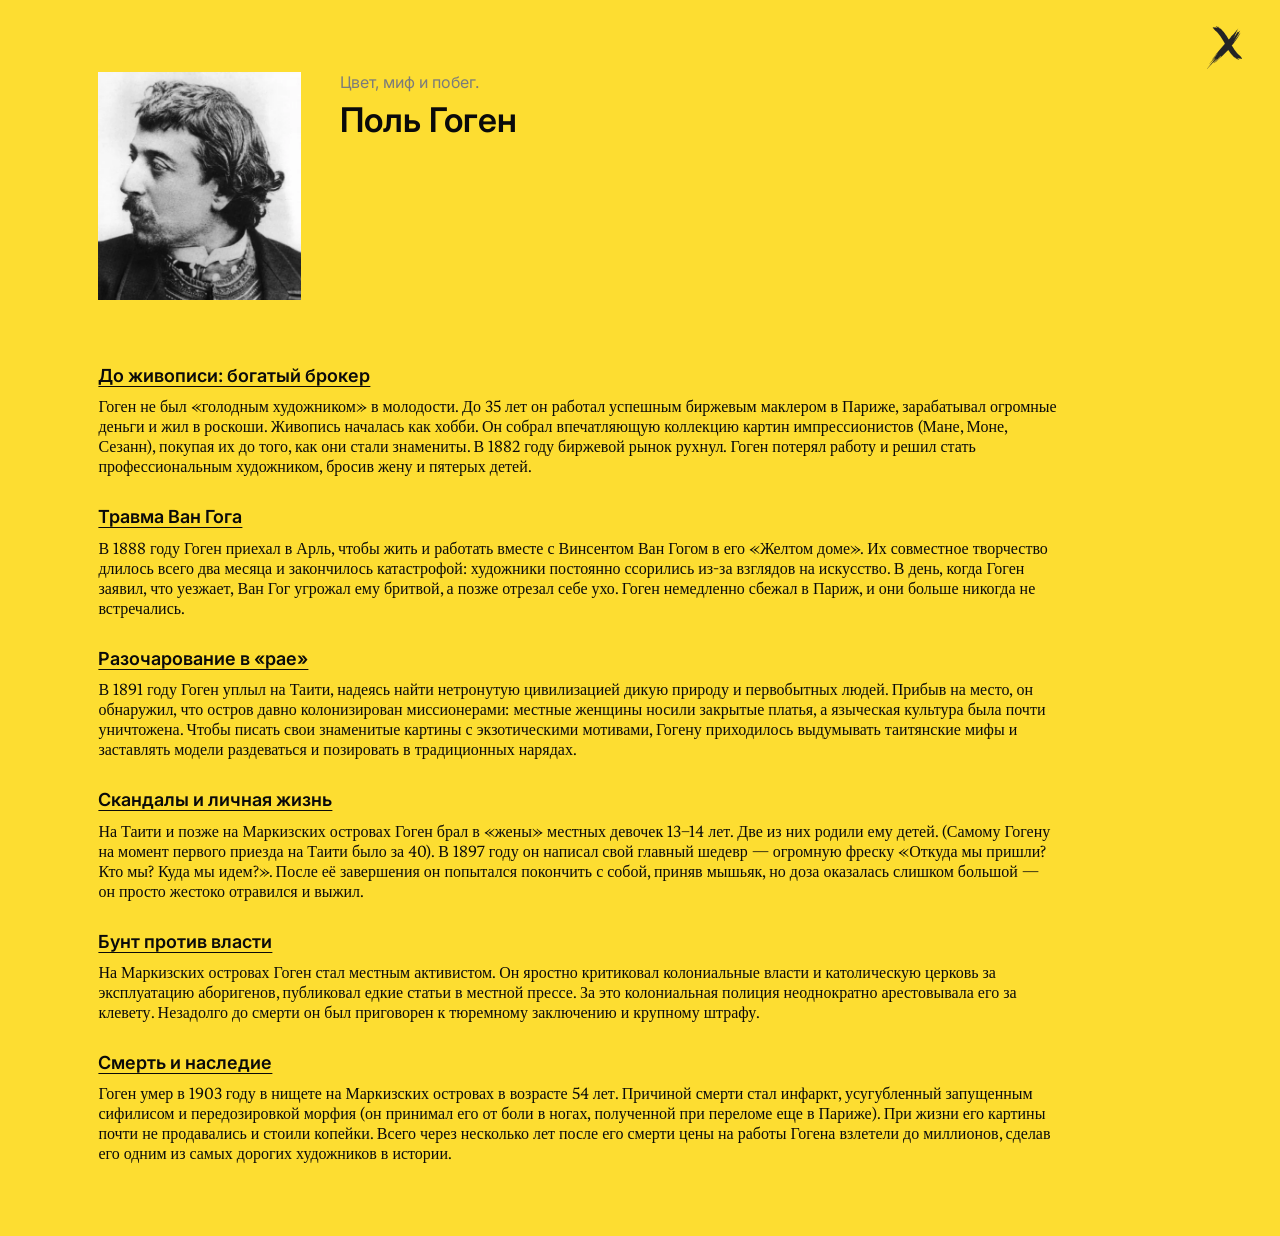
==== bio-gogen.html @ 4ed2115e "Сайт ХромосинтеZ" ====
<!DOCTYPE html>
<html lang="ru">
<head>
<meta charset="utf-8">
<meta name="viewport" content="width=device-width, initial-scale=1">
<title>Поль Гоген — ХромосинтеZ</title>
<link rel="preconnect" href="https://fonts.googleapis.com">
<link rel="preconnect" href="https://fonts.gstatic.com" crossorigin>
<link href="https://fonts.googleapis.com/css2?family=Inter:wght@400;500;600;700&family=Hedvig+Letters+Serif&display=swap" rel="stylesheet">
<link rel="stylesheet" href="css/style.css">
</head>
<body class="theme-gogen page-bio">

<a class="close-btn" href="index.html#bios" aria-label="Закрыть">
  <img src="assets/img/icon-close.webp" alt="">
</a>

<main class="bio container">
  <header class="bio__header">
    <img class="bio__portrait" src="assets/img/portrait-gogen.webp" alt="Портрет Поля Гогена">
    <div>
      <p class="bio__tagline">Цвет, миф и побег.</p>
      <h1 class="bio__name">Поль Гоген</h1>
    </div>
  </header>

  <article class="bio__body">
    <h3 class="bio__section-title">До живописи: богатый брокер</h3>
    <p>Гоген не был «голодным художником» в молодости. До 35 лет он работал успешным биржевым маклером в Париже, зарабатывал огромные деньги и жил в роскоши.
    Живопись началась как хобби. Он собрал впечатляющую коллекцию картин импрессионистов (Мане, Моне, Сезанн), покупая их до того, как они стали знамениты.
    В 1882 году биржевой рынок рухнул. Гоген потерял работу и решил стать профессиональным художником, бросив жену и пятерых детей.</p>

    <h3 class="bio__section-title">Травма Ван Гога</h3>
    <p>В 1888 году Гоген приехал в Арль, чтобы жить и работать вместе с Винсентом Ван Гогом в его «Желтом доме».
    Их совместное творчество длилось всего два месяца и закончилось катастрофой: художники постоянно ссорились из-за взглядов на искусство.
    В день, когда Гоген заявил, что уезжает, Ван Гог угрожал ему бритвой, а позже отрезал себе ухо. Гоген немедленно сбежал в Париж, и они больше никогда не встречались.</p>

    <h3 class="bio__section-title">Разочарование в «рае»</h3>
    <p>В 1891 году Гоген уплыл на Таити, надеясь найти нетронутую цивилизацией дикую природу и первобытных людей.
    Прибыв на место, он обнаружил, что остров давно колонизирован миссионерами: местные женщины носили закрытые платья, а языческая культура была почти уничтожена.
    Чтобы писать свои знаменитые картины с экзотическими мотивами, Гогену приходилось выдумывать таитянские мифы и заставлять модели раздеваться и позировать в традиционных нарядах.</p>

    <h3 class="bio__section-title">Скандалы и личная жизнь</h3>
    <p>На Таити и позже на Маркизских островах Гоген брал в «жены» местных девочек 13–14 лет. Две из них родили ему детей. (Самому Гогену на момент первого приезда на Таити было за 40).
    В 1897 году он написал свой главный шедевр — огромную фреску «Откуда мы пришли? Кто мы? Куда мы идем?». После её завершения он попытался покончить с собой, приняв мышьяк, но доза оказалась слишком большой — он просто жестоко отравился и выжил.</p>

    <h3 class="bio__section-title">Бунт против власти</h3>
    <p>На Маркизских островах Гоген стал местным активистом. Он яростно критиковал колониальные власти и католическую церковь за эксплуатацию аборигенов, публиковал едкие статьи в местной прессе.
    За это колониальная полиция неоднократно арестовывала его за клевету. Незадолго до смерти он был приговорен к тюремному заключению и крупному штрафу.</p>

    <h3 class="bio__section-title">Смерть и наследие</h3>
    <p>Гоген умер в 1903 году в нищете на Маркизских островах в возрасте 54 лет. Причиной смерти стал инфаркт, усугубленный запущенным сифилисом и передозировкой морфия (он принимал его от боли в ногах, полученной при переломе еще в Париже).
    При жизни его картины почти не продавались и стоили копейки. Всего через несколько лет после его смерти цены на работы Гогена взлетели до миллионов, сделав его одним из самых дорогих художников в истории.</p>
  </article>
</main>

<script src="js/main.js"></script>
</body>
</html>
---- css/style.css ----
/* ============ ХромосинтеZ ============ */

:root {
  --dark: #0a0a0a;
  --text-light: #f5f5f5;
  --muted: #7b7b7b;
  --blue: #1c39bb;
  --gold: #ffd700;
  --ochre: #996b1f;

  --font-main: 'Inter', 'Helvetica Neue', Helvetica, Arial, sans-serif;
  --font-serif: 'Hedvig Letters Serif', Georgia, serif;

  --container: 1320px;
  --pad: clamp(14px, 3vw, 44px);
}

* { margin: 0; padding: 0; box-sizing: border-box; }

html { scroll-behavior: smooth; }

body {
  font-family: var(--font-main);
  -webkit-font-smoothing: antialiased;
  background: var(--bg, var(--dark));
  color: var(--color, var(--text-light));
  line-height: 1.25; /* как в макете: 16px → 20px */
}

img { display: block; max-width: 100%; }

.container {
  max-width: var(--container);
  margin-inline: auto;
  padding-inline: var(--pad);
}

/* ---------- темы ---------- */

.theme-dark {
  --bg: var(--dark);
  --color: var(--text-light);
  --accent: var(--muted);
}

.theme-gogen {
  --bg: #fddd31;
  --color: #0a0a0a;
  --accent: var(--blue);
}

.theme-vangogh {
  --bg: #3b4da1;
  --color: var(--text-light);
  --accent: var(--gold);
}

.theme-klimt {
  --bg: #ab8649;
  --color: #0a0a0a;
  --accent: var(--gold);
}

/* ---------- шапка ---------- */

.site-header {
  position: sticky;
  top: 0;
  z-index: 100;
  display: flex;
  align-items: center;
  justify-content: space-between;
  gap: 24px;
  padding: 12px var(--pad);
  background: var(--bg);
  background: color-mix(in srgb, var(--bg) 88%, transparent);
  backdrop-filter: blur(10px);
}

.site-header__logo {
  font-weight: 600;
  font-size: 15px;
  letter-spacing: 0.02em;
  color: inherit;
  text-decoration: none;
}

.site-nav {
  display: flex;
  gap: clamp(18px, 3vw, 44px);
}

.site-nav a {
  color: inherit;
  text-decoration: none;
  font-size: 14px;
  opacity: 0.92;
  transition: opacity 0.2s;
}

.site-nav a:hover { opacity: 0.6; }

.burger {
  display: none;
  flex-direction: column;
  justify-content: center;
  gap: 5px;
  width: 40px;
  height: 36px;
  padding: 6px;
  background: none;
  border: 0;
  cursor: pointer;
}

.burger span {
  height: 2px;
  width: 100%;
  background: currentColor;
  transition: transform 0.25s, opacity 0.25s;
}

.burger.open span:nth-child(1) { transform: translateY(7px) rotate(45deg); }
.burger.open span:nth-child(2) { opacity: 0; }
.burger.open span:nth-child(3) { transform: translateY(-7px) rotate(-45deg); }

/* ---------- герой ---------- */

.hero {
  position: relative;
  min-height: 88vh;
  display: flex;
  align-items: center;
  overflow: hidden;
  isolation: isolate;
}

.hero__bg {
  position: absolute;
  inset: 0;
  z-index: -2;
  width: 100%;
  height: 100%;
  object-fit: cover;
  object-position: center 35%;
}

.hero::after {
  content: '';
  position: absolute;
  inset: 0;
  z-index: -1;
  background: linear-gradient(to right,
    rgba(10, 10, 10, 0.96) 0%,
    rgba(10, 10, 10, 0.75) 38%,
    rgba(10, 10, 10, 0) 78%);
}

.hero__content { max-width: 640px; }

.hero__title {
  font-size: clamp(30px, 3.8vw, 52px);
  font-weight: 600;
  line-height: 1.12;
  margin-bottom: 26px;
}

.hero__intro {
  font-size: clamp(14px, 1.15vw, 16px);
  line-height: 1.5; /* как в макете */
  margin-bottom: 36px;
  white-space: pre-line;
}

.btn {
  display: inline-block;
  font-size: clamp(16px, 1.5vw, 21px);
  font-weight: 500;
  color: inherit;
  text-decoration: none;
  border-bottom: 2px solid currentColor;
  padding-bottom: 3px;
  transition: opacity 0.2s;
}

.btn:hover { opacity: 0.65; }

/* ---------- секции ---------- */

.section { padding-block: clamp(44px, 7vw, 88px); }

.section-head {
  display: flex;
  flex-wrap: wrap;
  align-items: flex-end;
  justify-content: space-between;
  gap: 20px 48px;
  margin-bottom: clamp(36px, 5vw, 64px);
}

.section-head h2 {
  font-size: clamp(24px, 2.4vw, 32px);
  font-weight: 600;
  line-height: 1.15;
  max-width: 480px;
}

.accent-muted { color: var(--muted); }

.section-note {
  max-width: 420px;
  font-size: 14px;
  line-height: 1.45;
}

/* ---------- художники ---------- */

.artists__grid {
  display: grid;
  grid-template-columns: repeat(3, 1fr);
  gap: clamp(24px, 3vw, 56px);
}

.artist-card {
  color: inherit;
  text-decoration: none;
  display: flex;
  flex-direction: column;
  transition: transform 0.25s;
}

.artist-card:hover { transform: translateY(-6px); }

.artist-card__photo {
  width: 100%;
  aspect-ratio: 220 / 336;
  object-fit: cover;
  object-position: top;
  margin-bottom: 24px;
}

.artist-card__name {
  font-size: 17px;
  font-weight: 600;
  margin-bottom: 10px;
}

.artist-card__desc {
  font-size: 14px;
  line-height: 1.5;
  opacity: 0.85;
}

/* ---------- холсты (превью) ---------- */

.canvases__grid {
  display: grid;
  grid-template-columns: repeat(3, 1fr);
  gap: clamp(24px, 3vw, 56px);
}

.canvas-card {
  color: inherit;
  text-decoration: none;
  transition: transform 0.25s;
}

.canvas-card:hover { transform: translateY(-6px); }

.canvas-card__previews {
  display: grid;
  grid-template-columns: repeat(2, 1fr);
  gap: 10px;
  margin-bottom: 22px;
}

.canvas-card__previews img {
  width: 100%;
  aspect-ratio: 1 / 1;
  object-fit: cover;
}

.canvas-card__previews img:first-child {
  grid-column: 1 / -1;
  aspect-ratio: 351 / 129;
  object-position: center 30%;
}

.canvas-card__name {
  font-size: 17px;
  font-weight: 600;
}

/* ---------- финал ---------- */

.outro h2 {
  font-size: clamp(24px, 2.4vw, 30px);
  font-weight: 600;
  margin-bottom: 20px;
}

.outro p {
  max-width: 640px;
  line-height: 1.5;
  margin-bottom: 40px;
}

.site-footer {
  display: flex;
  justify-content: flex-end;
  padding: 22px var(--pad) 30px;
  font-size: 14px;
  opacity: 0.9;
}

/* ---------- биографии ---------- */

.page-bio { position: relative; }

.close-btn {
  position: absolute;
  top: 26px;
  right: var(--pad);
  z-index: 50;
  transition: opacity 0.2s;
}

.close-btn:hover { opacity: 0.6; }

.close-btn img { width: 35px; height: 43px; }

.close-btn--static { position: static; }

.bio {
  padding-block: clamp(40px, 6vw, 72px);
  max-width: 1160px;
}

.bio__header {
  display: flex;
  gap: clamp(24px, 3vw, 46px);
  align-items: flex-start;
  margin-bottom: clamp(36px, 5vw, 64px);
}

.bio__portrait {
  width: clamp(140px, 16vw, 203px);
  aspect-ratio: 203 / 228;
  object-fit: cover;
  object-position: top;
  flex-shrink: 0;
}

.bio__tagline {
  font-size: 16px;
  color: var(--muted);
  margin-bottom: 8px;
}

.bio__name {
  font-size: clamp(26px, 2.8vw, 34px);
  font-weight: 600;
  line-height: 1.2;
}

.bio__body {
  font-family: var(--font-serif);
  font-size: 16px;
  line-height: 1.25; /* как в макете: 16px → 20px */
  max-width: 960px;
}

.bio__section-title {
  font-family: var(--font-main);
  font-size: 18px;
  line-height: 1.3;
  font-weight: 600;
  text-decoration: underline;
  text-underline-offset: 4px;
  margin: 28px 0 10px;
}

.bio__body p + p { margin-top: 12px; }

/* ---------- страницы холстов ---------- */

.canvases-topbar {
  display: flex;
  align-items: center;
  justify-content: space-between;
  padding: 22px var(--pad);
}

.canvases-topbar h1 {
  font-size: 20px;
  font-weight: 600;
}

.artwork {
  display: grid;
  grid-template-columns: minmax(0, 58%) minmax(0, 42%);
  gap: clamp(24px, 3vw, 56px);
  align-items: start;
  padding-block: clamp(28px, 4vw, 56px);
}

.artwork--flip .artwork__figure { order: 2; }
.artwork--flip .artwork__info { order: 1; }

.artwork__figure {
  position: relative;
  margin: 0;
}

.artwork__figure img { width: 100%; }

.zoom-btn {
  position: absolute;
  right: 16px;
  bottom: 16px;
  width: 52px;
  height: 52px;
  padding: 8px;
  border: 0;
  border-radius: 50%;
  background: rgba(255, 255, 255, 0.85);
  cursor: pointer;
  transition: transform 0.2s;
}

.zoom-btn:hover { transform: scale(1.08); }

.zoom-btn img { width: 100%; height: 100%; }

.artwork__title {
  font-size: clamp(19px, 1.8vw, 20px);
  font-weight: 500;
  line-height: 1.5; /* как в макете: 20px → 30px */
  margin-bottom: 14px;
}

.artwork__name {
  font-style: normal;
  font-weight: 700;
  color: #ffffff;
}

.artwork__lead { margin-bottom: 14px; }

.artwork__info p {
  font-size: 16px;
  line-height: 1.5;
}

/* ---------- лайтбокс ---------- */

.lightbox {
  position: fixed;
  inset: 0;
  z-index: 9999;
  display: none;
  align-items: center;
  justify-content: center;
  background: rgba(0, 0, 0, 0.92);
  cursor: zoom-out;
}

.lightbox.open { display: flex; }

.lightbox img {
  max-width: 92vw;
  max-height: 92vh;
  object-fit: contain;
  box-shadow: 0 0 60px rgba(0, 0, 0, 0.6);
}

.lightbox__close {
  position: absolute;
  top: 22px;
  right: 30px;
  color: #f5f5f5;
  font-size: 15px;
  letter-spacing: 0.04em;
}

/* ---------- адаптив ---------- */

@media (max-width: 1024px) {
  .artists__grid,
  .canvases__grid {
    grid-template-columns: repeat(2, 1fr);
  }

  .artwork {
    grid-template-columns: 1fr;
    gap: 20px;
  }

  .artwork--flip .artwork__figure { order: 0; }
  .artwork--flip .artwork__info { order: 0; }

  .bio__body { max-width: none; }
}

@media (max-width: 880px) {
  .section-head {
    flex-direction: column;
    align-items: flex-start;
  }
}

@media (max-width: 640px) {
  .burger { display: flex; }

  .site-nav {
    position: fixed;
    top: 0;
    right: 0;
    bottom: 0;
    z-index: 90;
    flex-direction: column;
    justify-content: center;
    align-items: center;
    gap: 30px;
    min-width: 62vw;
    background: var(--bg);
    box-shadow: -12px 0 40px rgba(0, 0, 0, 0.35);
    transform: translateX(100%);
    visibility: hidden;
    transition: transform 0.3s ease, visibility 0.3s;
  }

  .site-nav.open {
    transform: translateX(0);
    visibility: visible;
  }

  .site-nav a { font-size: 20px; }

  .artists__grid,
  .canvases__grid {
    grid-template-columns: 1fr;
  }

  .bio__header {
    flex-direction: column;
    gap: 20px;
  }

  .hero { min-height: 72vh; }

  .hero__intro { margin-bottom: 32px; }

  .zoom-btn {
    width: 40px;
    height: 40px;
    right: 10px;
    bottom: 10px;
  }

  .close-btn img { width: 28px; height: 34px; }
}
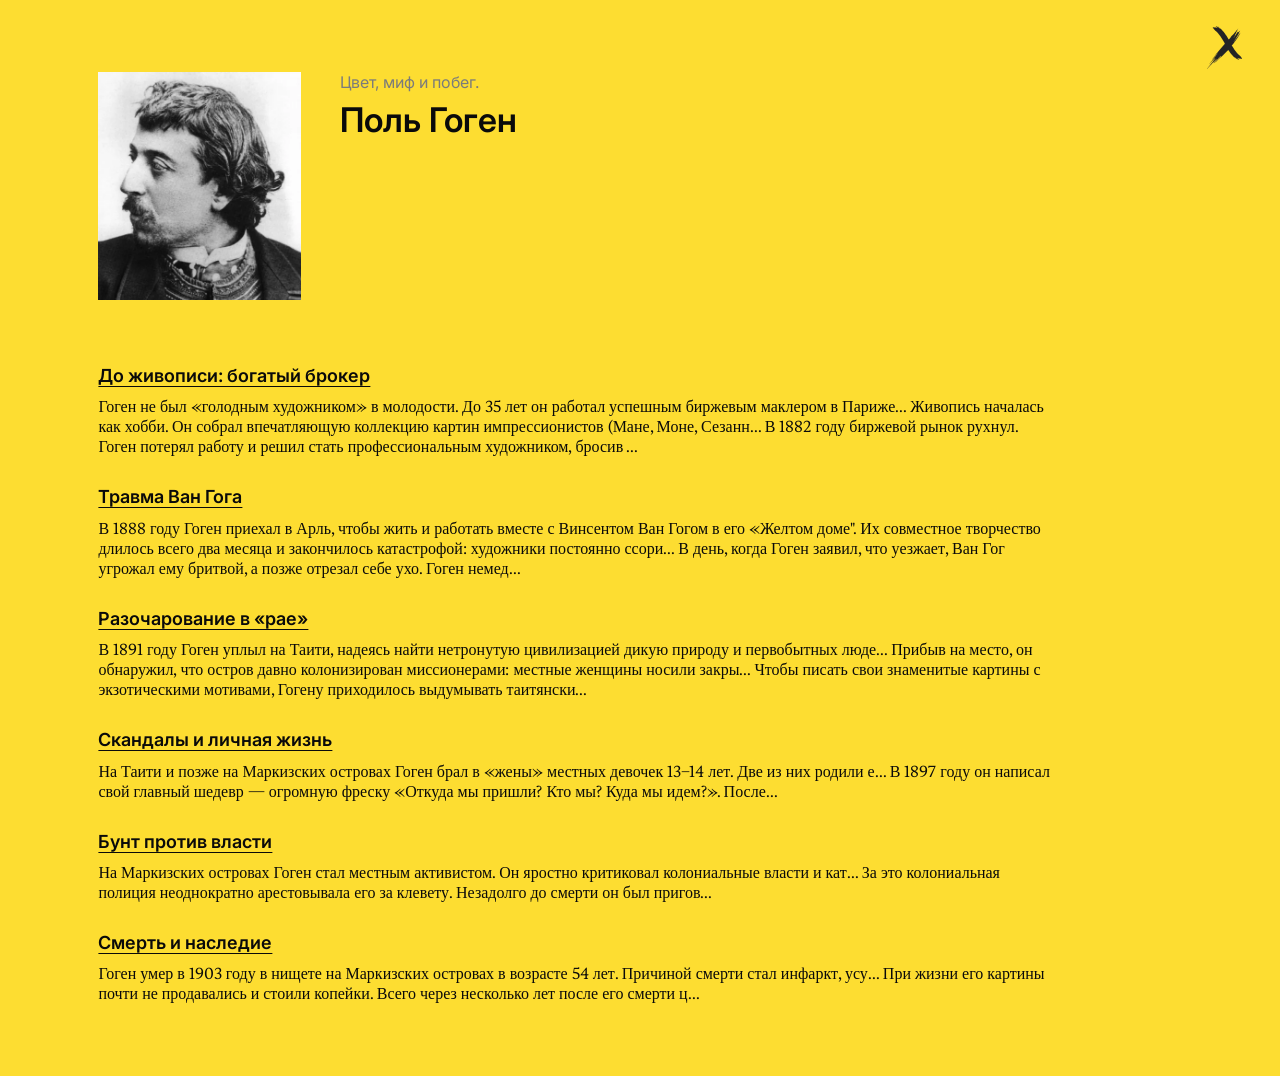
==== commit 1ddbdbcf: "chore: cache-bust assets (css/js) to force Pages and CDN to pick up latest styles" ====
--- a/bio-gogen.html
+++ b/bio-gogen.html
@@ -7,7 +7,7 @@
 <link rel="preconnect" href="https://fonts.googleapis.com">
 <link rel="preconnect" href="https://fonts.gstatic.com" crossorigin>
 <link href="https://fonts.googleapis.com/css2?family=Inter:wght@400;500;600;700&family=Hedvig+Letters+Serif&display=swap" rel="stylesheet">
-<link rel="stylesheet" href="css/style.css">
+<link rel="stylesheet" href="css/style.css?v=20260829.1">
 </head>
 <body class="theme-gogen page-bio">
 
@@ -26,34 +26,34 @@
 
   <article class="bio__body">
     <h3 class="bio__section-title">До живописи: богатый брокер</h3>
-    <p>Гоген не был «голодным художником» в молодости. До 35 лет он работал успешным биржевым маклером в Париже, зарабатывал огромные деньги и жил в роскоши.
-    Живопись началась как хобби. Он собрал впечатляющую коллекцию картин импрессионистов (Мане, Моне, Сезанн), покупая их до того, как они стали знамениты.
-    В 1882 году биржевой рынок рухнул. Гоген потерял работу и решил стать профессиональным художником, бросив жену и пятерых детей.</p>
+    <p>Гоген не был «голодным художником» в молодости. До 35 лет он работал успешным биржевым маклером в Париже...
+    Живопись началась как хобби. Он собрал впечатляющую коллекцию картин импрессионистов (Мане, Моне, Сезанн...
+    В 1882 году биржевой рынок рухнул. Гоген потерял работу и решил стать профессиональным художником, бросив ...
 
     <h3 class="bio__section-title">Травма Ван Гога</h3>
-    <p>В 1888 году Гоген приехал в Арль, чтобы жить и работать вместе с Винсентом Ван Гогом в его «Желтом доме».
-    Их совместное творчество длилось всего два месяца и закончилось катастрофой: художники постоянно ссорились из-за взглядов на искусство.
-    В день, когда Гоген заявил, что уезжает, Ван Гог угрожал ему бритвой, а позже отрезал себе ухо. Гоген немедленно сбежал в Париж, и они больше никогда не встречались.</p>
+    <p>В 1888 году Гоген приехал в Арль, чтобы жить и работать вместе с Винсентом Ван Гогом в его «Желтом доме".
+    Их совместное творчество длилось всего два месяца и закончилось катастрофой: художники постоянно ссори...
+    В день, когда Гоген заявил, что уезжает, Ван Гог угрожал ему бритвой, а позже отрезал себе ухо. Гоген немед...
 
     <h3 class="bio__section-title">Разочарование в «рае»</h3>
-    <p>В 1891 году Гоген уплыл на Таити, надеясь найти нетронутую цивилизацией дикую природу и первобытных людей.
-    Прибыв на место, он обнаружил, что остров давно колонизирован миссионерами: местные женщины носили закрытые платья, а языческая культура была почти уничтожена.
-    Чтобы писать свои знаменитые картины с экзотическими мотивами, Гогену приходилось выдумывать таитянские мифы и заставлять модели раздеваться и позировать в традиционных нарядах.</p>
+    <p>В 1891 году Гоген уплыл на Таити, надеясь найти нетронутую цивилизацией дикую природу и первобытных люде...
+    Прибыв на место, он обнаружил, что остров давно колонизирован миссионерами: местные женщины носили закры...
+    Чтобы писать свои знаменитые картины с экзотическими мотивами, Гогену приходилось выдумывать таитянски...
 
     <h3 class="bio__section-title">Скандалы и личная жизнь</h3>
-    <p>На Таити и позже на Маркизских островах Гоген брал в «жены» местных девочек 13–14 лет. Две из них родили ему детей. (Самому Гогену на момент первого приезда на Таити было за 40).
-    В 1897 году он написал свой главный шедевр — огромную фреску «Откуда мы пришли? Кто мы? Куда мы идем?». После её завершения он попытался покончить с собой, приняв мышьяк, но доза оказалась слишком большой — он просто жестоко отравился и выжил.</p>
+    <p>На Таити и позже на Маркизских островах Гоген брал в «жены» местных девочек 13–14 лет. Две из них родили е...
+    В 1897 году он написал свой главный шедевр — огромную фреску «Откуда мы пришли? Кто мы? Куда мы идем?». После...
 
     <h3 class="bio__section-title">Бунт против власти</h3>
-    <p>На Маркизских островах Гоген стал местным активистом. Он яростно критиковал колониальные власти и католическую церковь за эксплуатацию аборигенов, публиковал едкие статьи в местной прессе.
-    За это колониальная полиция неоднократно арестовывала его за клевету. Незадолго до смерти он был приговорен к тюремному заключению и крупному штрафу.</p>
+    <p>На Маркизских островах Гоген стал местным активистом. Он яростно критиковал колониальные власти и кат...
+    За это колониальная полиция неоднократно арестовывала его за клевету. Незадолго до смерти он был пригов...
 
     <h3 class="bio__section-title">Смерть и наследие</h3>
-    <p>Гоген умер в 1903 году в нищете на Маркизских островах в возрасте 54 лет. Причиной смерти стал инфаркт, усугубленный запущенным сифилисом и передозировкой морфия (он принимал его от боли в ногах, полученной при переломе еще в Париже).
-    При жизни его картины почти не продавались и стоили копейки. Всего через несколько лет после его смерти цены на работы Гогена взлетели до миллионов, сделав его одним из самых дорогих художников в истории.</p>
+    <p>Гоген умер в 1903 году в нищете на Маркизских островах в возрасте 54 лет. Причиной смерти стал инфаркт, усу...
+    При жизни его картины почти не продавались и стоили копейки. Всего через несколько лет после его смерти ц...
   </article>
 </main>
 
-<script src="js/main.js"></script>
+<script src="js/main.js?v=20260829.1"></script>
 </body>
 </html>
--- a/css/style.css
+++ b/css/style.css
@@ -381,6 +381,22 @@
 }
 
 .bio__body p + p { margin-top: 12px; }
+
+/* Force black headings in biography pages (user request) */
+.page-bio h1,
+.page-bio h2,
+.page-bio h3,
+.page-bio .bio__name,
+.page-bio .bio__section-title {
+  color: #0a0a0a !important;
+}
+
+/* Force black for artwork titles and previews (user request) */
+.canvas-card__name,
+.artwork__name,
+.canvases-topbar h1 {
+  color: #0a0a0a !important;
+}
 
 /* ---------- страницы холстов ---------- */
 
@@ -442,7 +458,7 @@
 .artwork__name {
   font-style: normal;
   font-weight: 700;
-  color: #ffffff;
+  color: #0a0a0a;
 }
 
 .artwork__lead { margin-bottom: 14px; }
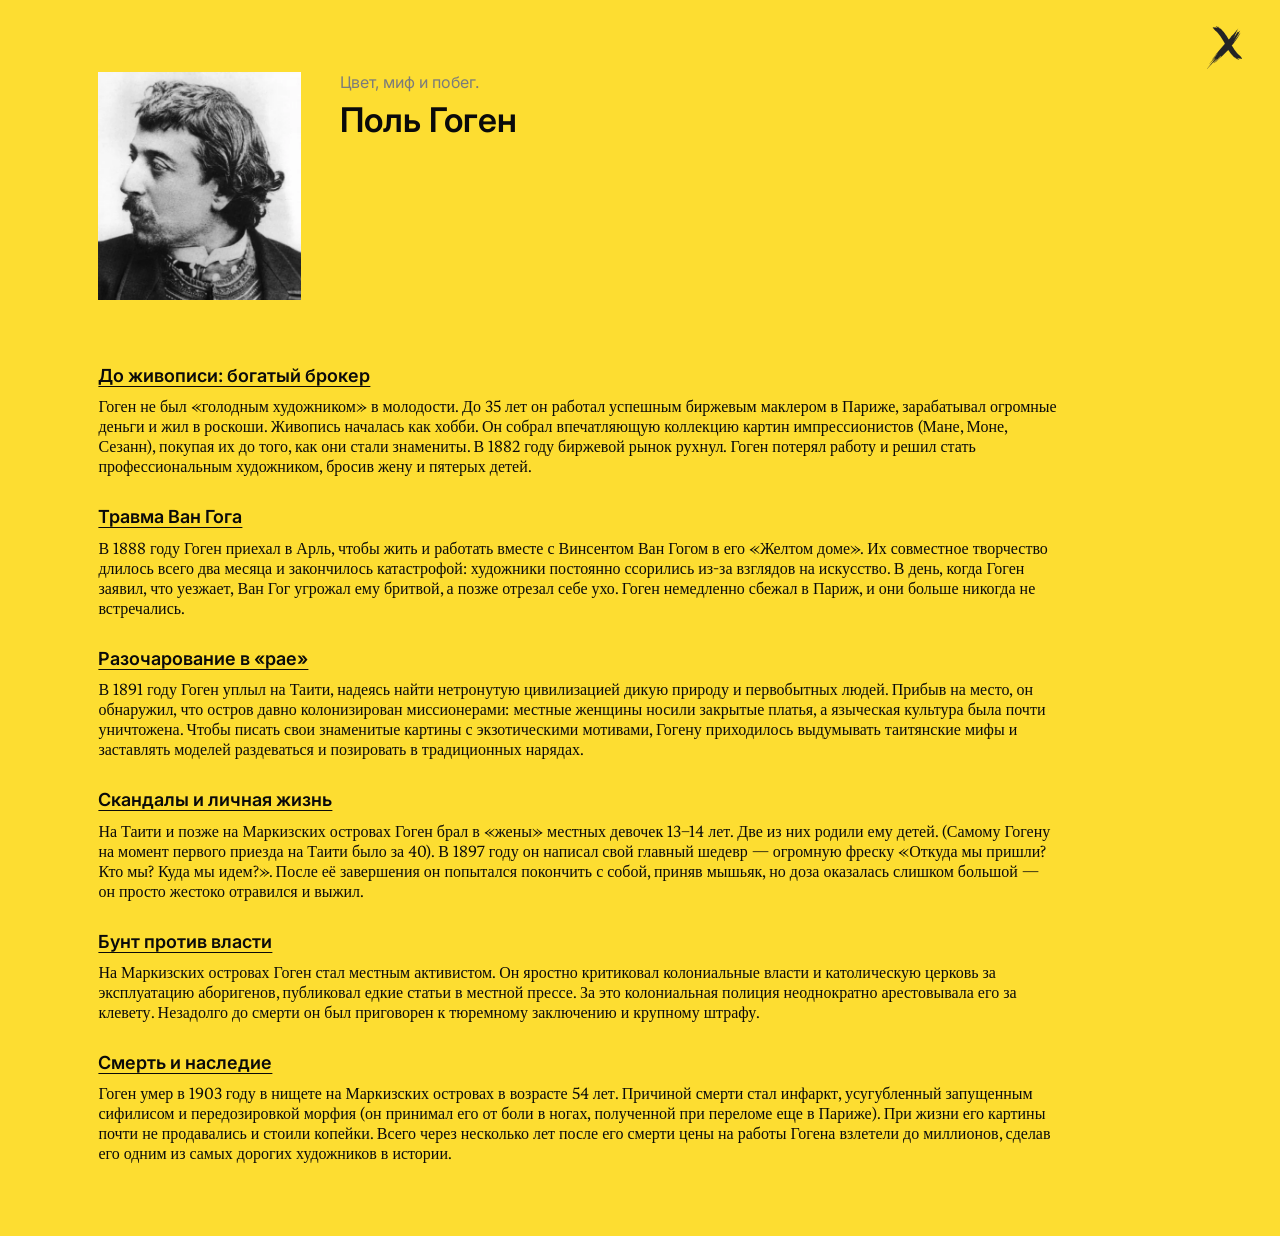
==== commit c21190a3: "chore: restore full bio for Gogen from provided content" ====
--- a/bio-gogen.html
+++ b/bio-gogen.html
@@ -26,31 +26,23 @@
 
   <article class="bio__body">
     <h3 class="bio__section-title">До живописи: богатый брокер</h3>
-    <p>Гоген не был «голодным художником» в молодости. До 35 лет он работал успешным биржевым маклером в Париже...
-    Живопись началась как хобби. Он собрал впечатляющую коллекцию картин импрессионистов (Мане, Моне, Сезанн...
-    В 1882 году биржевой рынок рухнул. Гоген потерял работу и решил стать профессиональным художником, бросив ...
+    <p>Гоген не был «голодным художником» в молодости. До 35 лет он работал успешным биржевым маклером в Париже, зарабатывал огромные деньги и жил в роскоши. Живопись началась как хобби. Он собрал впечатляющую коллекцию картин импрессионистов (Мане, Моне, Сезанн), покупая их до того, как они стали знамениты. В 1882 году биржевой рынок рухнул. Гоген потерял работу и решил стать профессиональным художником, бросив жену и пятерых детей.</p>
 
     <h3 class="bio__section-title">Травма Ван Гога</h3>
-    <p>В 1888 году Гоген приехал в Арль, чтобы жить и работать вместе с Винсентом Ван Гогом в его «Желтом доме".
-    Их совместное творчество длилось всего два месяца и закончилось катастрофой: художники постоянно ссори...
-    В день, когда Гоген заявил, что уезжает, Ван Гог угрожал ему бритвой, а позже отрезал себе ухо. Гоген немед...
+    <p>В 1888 году Гоген приехал в Арль, чтобы жить и работать вместе с Винсентом Ван Гогом в его «Желтом доме». Их совместное творчество длилось всего два месяца и закончилось катастрофой: художники постоянно ссорились из-за взглядов на искусство. В день, когда Гоген заявил, что уезжает, Ван Гог угрожал ему бритвой, а позже отрезал себе ухо. Гоген немедленно сбежал в Париж, и они больше никогда не встречались.</p>
 
     <h3 class="bio__section-title">Разочарование в «рае»</h3>
-    <p>В 1891 году Гоген уплыл на Таити, надеясь найти нетронутую цивилизацией дикую природу и первобытных люде...
-    Прибыв на место, он обнаружил, что остров давно колонизирован миссионерами: местные женщины носили закры...
-    Чтобы писать свои знаменитые картины с экзотическими мотивами, Гогену приходилось выдумывать таитянски...
+    <p>В 1891 году Гоген уплыл на Таити, надеясь найти нетронутую цивилизацией дикую природу и первобытных людей. Прибыв на место, он обнаружил, что остров давно колонизирован миссионерами: местные женщины носили закрытые платья, а языческая культура была почти уничтожена. Чтобы писать свои знаменитые картины с экзотическими мотивами, Гогену приходилось выдумывать таитянские мифы и заставлять моделей раздеваться и позировать в традиционных нарядах.</p>
 
     <h3 class="bio__section-title">Скандалы и личная жизнь</h3>
-    <p>На Таити и позже на Маркизских островах Гоген брал в «жены» местных девочек 13–14 лет. Две из них родили е...
-    В 1897 году он написал свой главный шедевр — огромную фреску «Откуда мы пришли? Кто мы? Куда мы идем?». После...
+    <p>На Таити и позже на Маркизских островах Гоген брал в «жены» местных девочек 13–14 лет. Две из них родили ему детей. (Самому Гогену на момент первого приезда на Таити было за 40). В 1897 году он написал свой главный шедевр — огромную фреску «Откуда мы пришли? Кто мы? Куда мы идем?». После её завершения он попытался покончить с собой, приняв мышьяк, но доза оказалась слишком большой — он просто жестоко отравился и выжил.</p>
 
     <h3 class="bio__section-title">Бунт против власти</h3>
-    <p>На Маркизских островах Гоген стал местным активистом. Он яростно критиковал колониальные власти и кат...
-    За это колониальная полиция неоднократно арестовывала его за клевету. Незадолго до смерти он был пригов...
+    <p>На Маркизских островах Гоген стал местным активистом. Он яростно критиковал колониальные власти и католическую церковь за эксплуатацию аборигенов, публиковал едкие статьи в местной прессе. За это колониальная полиция неоднократно арестовывала его за клевету. Незадолго до смерти он был приговорен к тюремному заключению и крупному штрафу.</p>
 
     <h3 class="bio__section-title">Смерть и наследие</h3>
-    <p>Гоген умер в 1903 году в нищете на Маркизских островах в возрасте 54 лет. Причиной смерти стал инфаркт, усу...
-    При жизни его картины почти не продавались и стоили копейки. Всего через несколько лет после его смерти ц...
+    <p>Гоген умер в 1903 году в нищете на Маркизских островах в возрасте 54 лет. Причиной смерти стал инфаркт, усугубленный запущенным сифилисом и передозировкой морфия (он принимал его от боли в ногах, полученной при переломе еще в Париже). При жизни его картины почти не продавались и стоили копейки. Всего через несколько лет после его смерти цены на работы Гогена взлетели до миллионов, сделав его одним из самых дорогих художников в истории.</p>
+
   </article>
 </main>
 
--- a/css/style.css
+++ b/css/style.css
@@ -396,6 +396,18 @@
 .artwork__name,
 .canvases-topbar h1 {
   color: #0a0a0a !important;
+}
+
+/* Van Gogh pages: keep headings white */
+.theme-vangogh.page-bio h1,
+.theme-vangogh.page-bio h2,
+.theme-vangogh.page-bio h3,
+.theme-vangogh.page-bio .bio__name,
+.theme-vangogh.page-bio .bio__section-title,
+.theme-vangogh .canvas-card__name,
+.theme-vangogh .artwork__name,
+.theme-vangogh .canvases-topbar h1 {
+  color: var(--text-light) !important;
 }
 
 /* ---------- страницы холстов ---------- */
